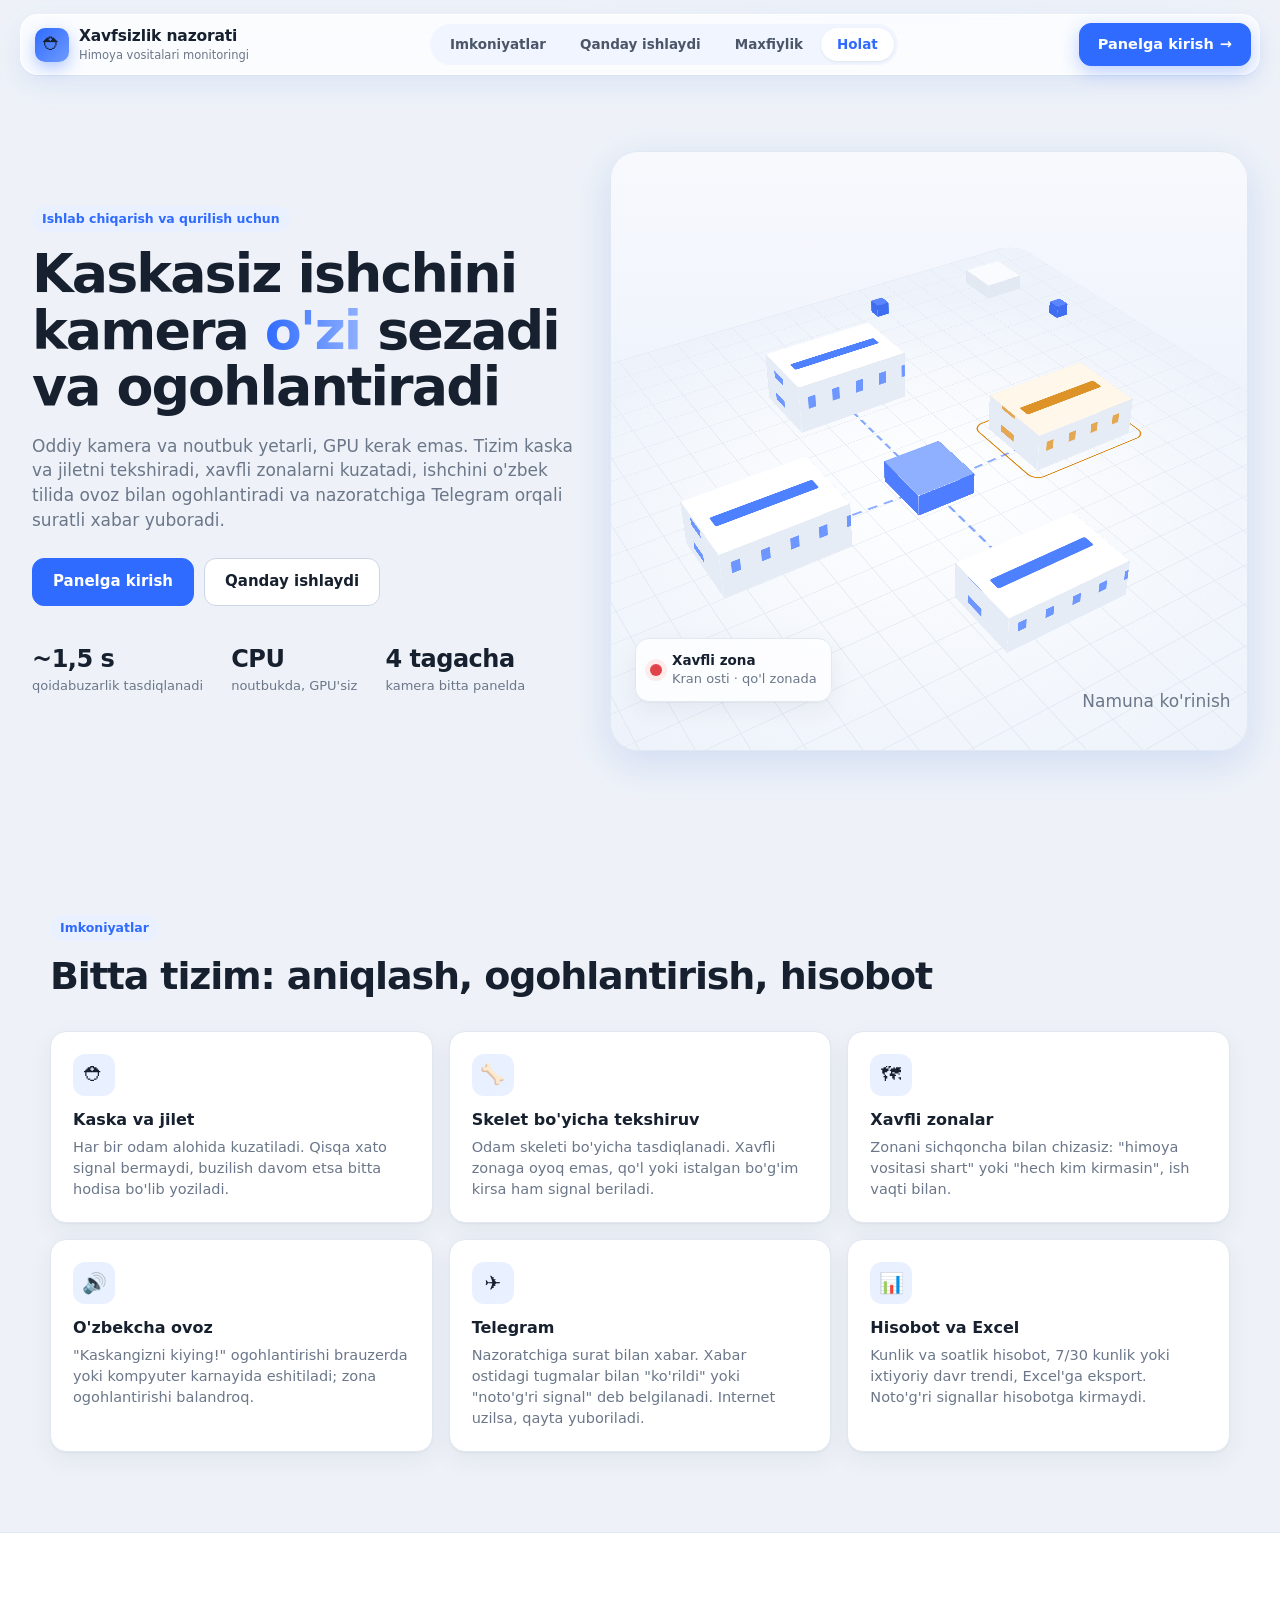
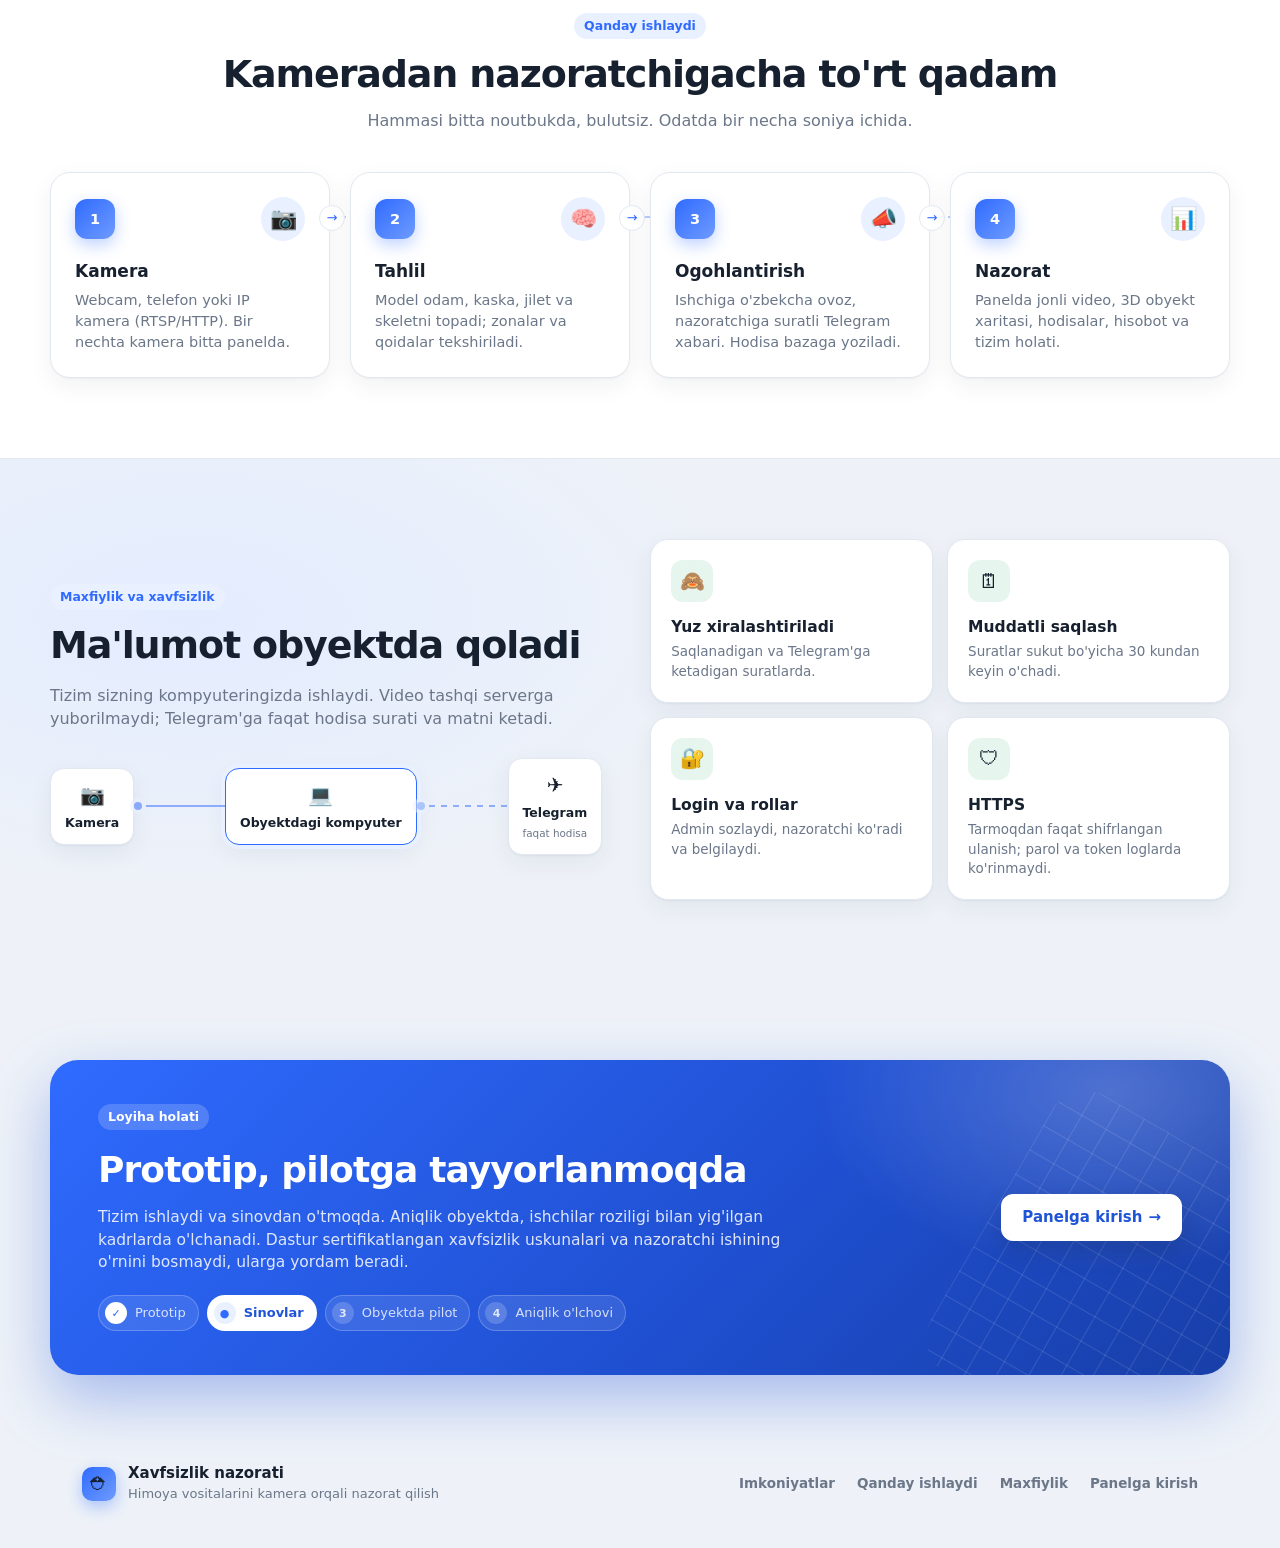
==== static/landing.html @ 63947573 "Redesign the login page and add a public landing page - Login: split layout with a decorative isomet" ====
<!doctype html>
<html lang="uz">
<head>
<meta charset="utf-8">
<meta name="viewport" content="width=device-width, initial-scale=1">
<title>Xavfsizlik nazorati · Himoya vositalarini kamera orqali nazorat qilish</title>
<meta name="description" content="Oddiy kamera va noutbuk bilan kaska, jilet va xavfli zonalarni real vaqtda nazorat qiluvchi tizim.">
<link rel="stylesheet" href="/static/style.css">
</head>
<body class="landing">
<header class="topbar" id="landing-nav">
  <a class="brand" href="/landing">
    <span class="logo" aria-hidden="true">⛑</span>
    <div><h1>Xavfsizlik nazorati</h1><p>Himoya vositalari monitoringi</p></div>
  </a>
  <nav class="tabs" aria-label="Sahifa bo'limlari">
    <a href="#features">Imkoniyatlar</a>
    <a href="#how">Qanday ishlaydi</a>
    <a href="#privacy">Maxfiylik</a>
    <a href="#status">Holat</a>
  </nav>
  <div class="top-right"><a class="btn primary-link nav-cta" href="/login">Panelga kirish <span aria-hidden="true">→</span></a></div>
</header>

<main class="landing-main">
  <section class="hero">
    <div class="hero-copy">
      <span class="eyebrow">Ishlab chiqarish va qurilish uchun</span>
      <h2>Kaskasiz ishchini kamera <em>o'zi</em> sezadi va ogohlantiradi</h2>
      <p>Oddiy kamera va noutbuk yetarli, GPU kerak emas. Tizim kaska va jiletni tekshiradi, xavfli zonalarni kuzatadi,
        ishchini o'zbek tilida ovoz bilan ogohlantiradi va nazoratchiga Telegram orqali suratli xabar yuboradi.</p>
      <div class="hero-cta">
        <a class="btn big primary-link" href="/login">Panelga kirish</a>
        <a class="btn big" href="#how">Qanday ishlaydi</a>
      </div>
      <ul class="facts">
        <li><b>~1,5 s</b><span>qoidabuzarlik tasdiqlanadi</span></li>
        <li><b>CPU</b><span>noutbukda, GPU'siz</span></li>
        <li><b>4 tagacha</b><span>kamera bitta panelda</span></li>
      </ul>
    </div>
    <div class="hero-art" aria-hidden="true">
      <div class="scene hero-scene"><div class="world" id="world"><div class="ground"></div></div></div>
      <div class="float-card alert-card">
        <b>⚠️ Xavfsizlik qoidasi buzildi</b>
        <span>Holat: ishchi kaskasiz · Kamera: Sex</span>
        <div class="fake-buttons"><i>👁 Ko'rildi</i><i>❌ Noto'g'ri signal</i></div>
      </div>
      <div class="float-card state-card"><span class="dot zone"></span><div><b>Xavfli zona</b><span>Kran osti · qo'l zonada</span></div></div>
      <p class="art-note">Namuna ko'rinish</p>
    </div>
  </section>

  <section class="band" id="features">
    <div class="section-head">
      <span class="eyebrow">Imkoniyatlar</span>
      <h2>Bitta tizim: aniqlash, ogohlantirish, hisobot</h2>
    </div>
    <div class="grid-3">
      <article class="feature"><span class="ficon">⛑</span><h3>Kaska va jilet</h3><p>Har bir odam alohida kuzatiladi. Qisqa xato signal bermaydi, buzilish davom etsa bitta hodisa bo'lib yoziladi.</p></article>
      <article class="feature"><span class="ficon">🦴</span><h3>Skelet bo'yicha tekshiruv</h3><p>Odam skeleti bo'yicha tasdiqlanadi. Xavfli zonaga oyoq emas, qo'l yoki istalgan bo'g'im kirsa ham signal beriladi.</p></article>
      <article class="feature"><span class="ficon">🗺</span><h3>Xavfli zonalar</h3><p>Zonani sichqoncha bilan chizasiz: "himoya vositasi shart" yoki "hech kim kirmasin", ish vaqti bilan.</p></article>
      <article class="feature"><span class="ficon">🔊</span><h3>O'zbekcha ovoz</h3><p>"Kaskangizni kiying!" ogohlantirishi brauzerda yoki kompyuter karnayida eshitiladi; zona ogohlantirishi balandroq.</p></article>
      <article class="feature"><span class="ficon">✈️</span><h3>Telegram</h3><p>Nazoratchiga surat bilan xabar. Xabar ostidagi tugmalar bilan "ko'rildi" yoki "noto'g'ri signal" deb belgilanadi. Internet uzilsa, qayta yuboriladi.</p></article>
      <article class="feature"><span class="ficon">📊</span><h3>Hisobot va Excel</h3><p>Kunlik va soatlik hisobot, 7/30 kunlik yoki ixtiyoriy davr trendi, Excel'ga eksport. Noto'g'ri signallar hisobotga kirmaydi.</p></article>
    </div>
  </section>

  <section class="band alt" id="how">
    <div class="section-head center">
      <span class="eyebrow">Qanday ishlaydi</span>
      <h2>Kameradan nazoratchigacha to'rt qadam</h2>
      <p class="lead">Hammasi bitta noutbukda, bulutsiz. Odatda bir necha soniya ichida.</p>
    </div>
    <ol class="steps">
      <li><div class="step-top"><span class="step-n">1</span><span class="step-ic">📷</span></div>
        <h3>Kamera</h3><p>Webcam, telefon yoki IP kamera (RTSP/HTTP). Bir nechta kamera bitta panelda.</p></li>
      <li><div class="step-top"><span class="step-n">2</span><span class="step-ic">🧠</span></div>
        <h3>Tahlil</h3><p>Model odam, kaska, jilet va skeletni topadi; zonalar va qoidalar tekshiriladi.</p></li>
      <li><div class="step-top"><span class="step-n">3</span><span class="step-ic">📣</span></div>
        <h3>Ogohlantirish</h3><p>Ishchiga o'zbekcha ovoz, nazoratchiga suratli Telegram xabari. Hodisa bazaga yoziladi.</p></li>
      <li><div class="step-top"><span class="step-n">4</span><span class="step-ic">📊</span></div>
        <h3>Nazorat</h3><p>Panelda jonli video, 3D obyekt xaritasi, hodisalar, hisobot va tizim holati.</p></li>
    </ol>
  </section>

  <section class="band privacy" id="privacy">
    <div class="split">
      <div>
        <div class="section-head">
          <span class="eyebrow">Maxfiylik va xavfsizlik</span>
          <h2>Ma'lumot obyektda qoladi</h2>
          <p class="lead">Tizim sizning kompyuteringizda ishlaydi. Video tashqi serverga yuborilmaydi; Telegram'ga faqat hodisa surati va matni ketadi.</p>
        </div>
        <div class="flow" aria-hidden="true">
          <div class="flow-node"><span>📷</span>Kamera</div>
          <i></i>
          <div class="flow-node main"><span>💻</span>Obyektdagi kompyuter</div>
          <i class="thin"></i>
          <div class="flow-node"><span>✈️</span>Telegram<small>faqat hodisa</small></div>
        </div>
      </div>
      <div class="privacy-grid">
        <article><span class="p-ic">🙈</span><h3>Yuz xiralashtiriladi</h3><p>Saqlanadigan va Telegram'ga ketadigan suratlarda.</p></article>
        <article><span class="p-ic">🗓</span><h3>Muddatli saqlash</h3><p>Suratlar sukut bo'yicha 30 kundan keyin o'chadi.</p></article>
        <article><span class="p-ic">🔐</span><h3>Login va rollar</h3><p>Admin sozlaydi, nazoratchi ko'radi va belgilaydi.</p></article>
        <article><span class="p-ic">🛡</span><h3>HTTPS</h3><p>Tarmoqdan faqat shifrlangan ulanish; parol va token loglarda ko'rinmaydi.</p></article>
      </div>
    </div>
  </section>

  <section class="band" id="status">
    <div class="cta-banner">
      <div class="cta-copy">
        <span class="eyebrow light">Loyiha holati</span>
        <h2>Prototip, pilotga tayyorlanmoqda</h2>
        <p>Tizim ishlaydi va sinovdan o'tmoqda. Aniqlik obyektda, ishchilar roziligi bilan yig'ilgan kadrlarda o'lchanadi.
          Dastur sertifikatlangan xavfsizlik uskunalari va nazoratchi ishining o'rnini bosmaydi, ularga yordam beradi.</p>
        <ol class="roadmap">
          <li class="done"><span>✓</span>Prototip</li>
          <li class="now"><span>●</span>Sinovlar</li>
          <li><span>3</span>Obyektda pilot</li>
          <li><span>4</span>Aniqlik o'lchovi</li>
        </ol>
      </div>
      <a class="btn big cta-white" href="/login">Panelga kirish <span aria-hidden="true">→</span></a>
    </div>
  </section>
</main>

<footer class="landing-foot">
  <div class="foot-brand"><span class="logo" aria-hidden="true">⛑</span>
    <div><b>Xavfsizlik nazorati</b><span class="muted">Himoya vositalarini kamera orqali nazorat qilish</span></div></div>
  <nav class="foot-links" aria-label="Pastki havolalar">
    <a href="#features">Imkoniyatlar</a><a href="#how">Qanday ishlaydi</a><a href="#privacy">Maxfiylik</a><a href="/login">Panelga kirish</a>
  </nav>
</footer>
<script src="/static/iso.js"></script>
<script>
const scene = window.buildIsoScene(document.getElementById('world'), { zoom: 0.72 }) || [];
const calm = matchMedia('(prefers-reduced-motion: reduce)').matches;
if (!calm) document.documentElement.classList.add('anim');

// Hero: one building raises an alarm now and then, and the Telegram card appears with it (illustration).
const art = document.querySelector('.hero-art'), alertCard = document.querySelector('.alert-card');
const target = scene[1];
if (target && !calm) {
  target.prepend(Object.assign(document.createElement('div'), { className: 'halo' }));
  art.classList.add('cycling');
  const cycle = () => {
    target.classList.add('danger');
    setTimeout(() => alertCard.classList.add('show'), 900);
    setTimeout(() => { target.classList.remove('danger'); alertCard.classList.remove('show'); }, 5200);
  };
  setTimeout(cycle, 1600);
  setInterval(cycle, 8000);
}
// Hero: the scene leans slightly towards the pointer.
if (!calm) {
  art.addEventListener('pointermove', (e) => {
    const r = art.getBoundingClientRect();
    art.style.setProperty('--tx', ((e.clientX - r.left) / r.width - .5).toFixed(3));
    art.style.setProperty('--ty', ((e.clientY - r.top) / r.height - .5).toFixed(3));
  });
  art.addEventListener('pointerleave', () => { art.style.setProperty('--tx', 0); art.style.setProperty('--ty', 0); });
}
// Sections rise into view one after another.
const groups = ['.band .section-head', '.feature', '.steps', '.steps li', '.flow', '.privacy-grid article', '.cta-banner', '.landing-foot'];
const reveal = new IntersectionObserver((entries) => entries.forEach((e) => {
  if (e.isIntersecting) { e.target.classList.add('in'); reveal.unobserve(e.target); }
}), { threshold: 0.15 });
if (!calm) groups.forEach((sel) => document.querySelectorAll(sel).forEach((el) => {
  const i = [...el.parentElement.children].filter((c) => c.matches(sel)).indexOf(el);
  el.classList.add('reveal'); el.style.setProperty('--d', i * 90 + 'ms'); reveal.observe(el);
}));
// the floating bar tightens once the page is scrolled; the link of the section in view is highlighted
const nav = document.getElementById('landing-nav');
const onScroll = () => nav.classList.toggle('scrolled', scrollY > 12);
addEventListener('scroll', onScroll, { passive: true }); onScroll();
const links = [...nav.querySelectorAll('.tabs a')];
const watch = new IntersectionObserver((entries) => entries.forEach((e) => {
  if (e.isIntersecting) links.forEach((a) => a.classList.toggle('active', a.getAttribute('href') === '#' + e.target.id));
}), { rootMargin: '-45% 0px -50% 0px' });
links.forEach((a) => { const t = document.querySelector(a.getAttribute('href')); if (t) watch.observe(t); });
</script>
</body>
</html>
---- static/style.css ----
/* Design system: light, airy surfaces with one blue accent (isometric "digital twin" look). */
:root {
  --bg: #eef2f8;
  --surface: #ffffff;
  --surface-2: #f5f7fb;
  --glass: rgba(255, 255, 255, .78);
  --line: #e2e8f1;
  --line-strong: #cbd5e3;
  --text: #17202e;
  --muted: #6b7789;
  --accent: #2f6bff;
  --accent-strong: #1f54d6;
  --accent-soft: #e9f0ff;
  --green: #1f9d5c;  --green-soft: #e6f6ee;
  --amber: #d98208;  --amber-soft: #fff4e2;
  --red: #e0444a;    --red-soft: #fdecec;
  --grey: #9aa6b6;
  --radius: 16px;
  --radius-sm: 10px;
  --shadow: 0 1px 2px rgba(23, 32, 46, .04), 0 8px 24px rgba(23, 32, 46, .06);
  --shadow-lg: 0 12px 40px rgba(31, 84, 214, .14);
  color-scheme: light;
}
* { box-sizing: border-box; }
html { scroll-behavior: smooth; }
body {
  margin: 0; color: var(--text);
  font: 14.5px/1.45 "Inter", system-ui, -apple-system, "Segoe UI", Roboto, sans-serif;
  background: radial-gradient(1200px 600px at 70% -10%, #dfe8ff 0%, transparent 60%), var(--bg);
  min-height: 100vh;
}
[hidden] { display: none !important; }
h1 { margin: 0; font-size: 17px; font-weight: 700; letter-spacing: -.01em; }
h2 { margin: 0 0 12px; font-size: 15px; font-weight: 650; }
.muted { color: var(--muted); font-weight: 400; font-size: 13px; }
a { color: var(--accent); }

/* ---------- top bar ---------- */
.topbar {
  position: sticky; top: 0; z-index: 50;
  display: flex; align-items: center; gap: 20px; flex-wrap: wrap;
  padding: 12px 24px; background: var(--glass); backdrop-filter: blur(14px);
  border-bottom: 1px solid var(--line);
}
.brand { display: flex; align-items: center; gap: 10px; }
.brand p { margin: 0; color: var(--muted); font-size: 12px; }
.logo {
  width: 36px; height: 36px; display: grid; place-items: center; font-size: 20px;
  background: linear-gradient(135deg, var(--accent), #6f9bff); border-radius: 10px; box-shadow: var(--shadow-lg);
}
.tabs { display: flex; gap: 4px; margin: 0 auto; flex-wrap: wrap; }
.tabs a {
  color: var(--muted); text-decoration: none; padding: 7px 14px; border-radius: 999px; font-weight: 550; font-size: 13.5px;
}
.tabs a:hover { color: var(--text); background: var(--surface-2); }
.tabs a.active { color: var(--accent); background: var(--surface); box-shadow: var(--shadow); }
.top-right { display: flex; align-items: center; gap: 12px; }
.user-box { display: flex; gap: 8px; align-items: center; color: var(--muted); font-size: 13px; }
.status {
  padding: 7px 16px; border-radius: 999px; font-size: 13px; font-weight: 750; letter-spacing: .05em; text-transform: uppercase;
  display: inline-flex; align-items: center; gap: 8px;
}
.status::before { content: ""; width: 8px; height: 8px; border-radius: 50%; background: currentColor; }
.status.safe { background: var(--green-soft); color: var(--green); }
.status.danger { background: var(--amber-soft); color: var(--amber); }
.status.zone { background: var(--red); color: #fff; animation: blink .6s steps(2) infinite; }
.status.offline { background: var(--surface-2); color: var(--muted); }
@keyframes blink { 50% { opacity: .55; } }

/* ---------- layout ---------- */
main {
  display: grid; grid-template-columns: minmax(0, 1.75fr) minmax(300px, 1fr); gap: 18px;
  padding: 20px 24px 40px; max-width: 1560px; margin: 0 auto;
}
section { scroll-margin-top: 76px; }
.card { background: var(--surface); border: 1px solid var(--line); border-radius: var(--radius); padding: 16px; box-shadow: var(--shadow); }
.card-head { display: flex; align-items: baseline; gap: 10px; }
.map-card, .report-card, .system-card { grid-column: 1 / -1; }

/* ---------- controls ---------- */
button, .btn {
  background: var(--surface); color: var(--text); border: 1px solid var(--line-strong); border-radius: var(--radius-sm);
  padding: 7px 13px; font: inherit; font-weight: 550; cursor: pointer; text-decoration: none; display: inline-flex; align-items: center; gap: 6px;
  transition: border-color .15s, box-shadow .15s, background .15s;
}
button:hover, .btn:hover { border-color: var(--accent); box-shadow: 0 0 0 3px var(--accent-soft); }
button:focus-visible, .btn:focus-visible, select:focus-visible, input:focus-visible, .scene:focus-visible { outline: 2px solid var(--accent); outline-offset: 2px; }
button.primary { background: var(--accent); color: #fff; border-color: var(--accent); }
button.primary:hover { background: var(--accent-strong); }
button.primary.on { background: var(--green-soft); color: var(--green); border-color: transparent; }
button.ghost { border-color: transparent; background: transparent; color: var(--muted); }
button.active { border-color: var(--red); color: var(--red); }
button.icon { width: 34px; height: 34px; padding: 0; justify-content: center; font-size: 17px; }
.btn.disabled { opacity: .4; pointer-events: none; }
select, input[type=date], input[type=time], .zone-form input, .login-card input {
  background: var(--surface); color: var(--text); border: 1px solid var(--line-strong); border-radius: var(--radius-sm);
  padding: 7px 10px; font: inherit; font-size: 13.5px;
}
.switch { display: flex; align-items: center; gap: 6px; color: var(--muted); cursor: pointer; }
.spacer { flex: 1; }
.toolbar { display: flex; gap: 8px; align-items: center; margin-bottom: 12px; flex-wrap: wrap; }
.hint { color: var(--muted); font-size: 13px; margin: 8px 0 0; min-height: 18px; }
.chips { display: flex; gap: 6px; flex-wrap: wrap; }
.chip { background: var(--surface); border: 1px solid var(--line); border-radius: 999px; padding: 4px 11px; font-size: 12.5px; color: var(--muted); white-space: nowrap; }
.chip.ok { color: var(--green); } .chip.bad { color: var(--red); border-color: var(--red-soft); background: var(--red-soft); }

/* ---------- isometric map ---------- */
.map-card { position: relative; padding: 0; overflow: hidden; min-height: 540px;
  background: linear-gradient(180deg, #f7f9fd 0%, #eaf0fa 100%); }
.kpis {
  position: absolute; z-index: 5; top: 16px; left: 16px; right: 16px;
  display: flex; gap: 12px; flex-wrap: wrap; align-items: flex-start; pointer-events: none;
}
.kpis > * { pointer-events: auto; }
.kpi { background: var(--glass); backdrop-filter: blur(10px); border: 1px solid var(--line); border-radius: 14px;
  padding: 10px 16px; min-width: 150px; box-shadow: var(--shadow); display: flex; flex-direction: column; }
.kpi span { color: var(--muted); font-size: 12px; }
.kpi b { font-size: 26px; font-weight: 700; letter-spacing: -.02em; }
.kpi small { color: var(--muted); font-size: 12px; }
.kpis .chips { margin-left: auto; justify-content: flex-end; max-width: 420px; }
.map-tools { position: absolute; z-index: 5; right: 16px; bottom: 56px; display: flex; flex-direction: column; gap: 6px; }
.map-legend { position: absolute; z-index: 5; left: 16px; bottom: 14px; display: flex; gap: 14px; flex-wrap: wrap;
  font-size: 12.5px; color: var(--muted); background: var(--glass); backdrop-filter: blur(8px); padding: 6px 12px; border-radius: 999px; border: 1px solid var(--line); }
.map-legend span { display: inline-flex; align-items: center; gap: 6px; }
.dot { width: 9px; height: 9px; border-radius: 50%; display: inline-block; }
.dot.safe { background: var(--accent); } .dot.danger { background: var(--amber); } .dot.zone { background: var(--red); } .dot.offline { background: var(--grey); }

.scene { height: 540px; perspective: 1600px; perspective-origin: 50% 35%; cursor: grab; overflow: hidden; touch-action: none; user-select: none; }
.scene.dragging { cursor: grabbing; }
.world {
  --rx: 58deg; --rz: -42deg; --zoom: 1;
  position: absolute; left: 50%; top: 62%; width: 0; height: 0; transform-style: preserve-3d;
  transform: scale(var(--zoom)) rotateX(var(--rx)) rotateZ(var(--rz));
  transition: transform .25s ease-out;
}
.scene.dragging .world { transition: none; }
.ground {
  position: absolute; width: 1100px; height: 1100px; left: -550px; top: -550px; border-radius: 40px;
  background:
    linear-gradient(var(--line) 1px, transparent 1px) 0 0 / 50px 50px,
    linear-gradient(90deg, var(--line) 1px, transparent 1px) 0 0 / 50px 50px,
    radial-gradient(circle at 50% 50%, #ffffff 0%, #eef3fb 70%);
  box-shadow: 0 0 0 1px var(--line);
}
/* any 3D object: placed with --x/--y (ground px) and sized with --w/--d/--h */
.obj { position: absolute; left: var(--x); top: var(--y); width: var(--w); height: var(--d); transform-style: preserve-3d; }
.face { position: absolute; }
.face.top { inset: 0; transform: translateZ(var(--h)); background: var(--c-top); border-radius: 3px; }
.face.front { left: 0; bottom: 0; width: var(--w); height: var(--h); transform-origin: bottom; transform: rotateX(-90deg); background: var(--c-front); }
.face.side { right: 0; top: 0; width: var(--h); height: var(--d); transform-origin: right; transform: rotateY(90deg); background: var(--c-side); }
.face.back { left: 0; top: 0; width: var(--w); height: var(--h); transform-origin: top; transform: rotateX(90deg); background: var(--c-side); }
.face.left { left: 0; top: 0; width: var(--h); height: var(--d); transform-origin: left; transform: rotateY(-90deg); background: var(--c-front); }
.prop { --c-top: #f9fbfe; --c-front: #e3e9f3; --c-side: #d3dcea; }
.prop.blue { --c-top: #8fb0ff; --c-front: #4f7dff; --c-side: #3a68e8; }
.tree { --c-top: #5b86ff; --c-front: #3f6ff0; --c-side: #3360dc; }

.building { cursor: pointer; --c-top: #ffffff; --c-front: #e6ecf6; --c-side: #d4ddeb; --accent-c: var(--accent); }
.building.danger { --accent-c: var(--amber); --c-top: #fff7ea; }
.building.zone { --accent-c: var(--red); --c-top: #ffecec; }
.building.offline { --accent-c: var(--grey); --c-top: #f1f3f6; --c-front: #e2e6ec; --c-side: #d3d8e0; }
.building .face.front, .building .face.left {
  background: repeating-linear-gradient(90deg, transparent 0 14px, color-mix(in srgb, var(--accent-c) 70%, white) 14px 26px, transparent 26px 40px) 0 35% / 100% 26% no-repeat, var(--c-front);
}
.building .face.top::after { /* roof stripe in the status colour */
  content: ""; position: absolute; left: 10%; right: 10%; top: 42%; height: 16%; border-radius: 3px; background: var(--accent-c); opacity: .85;
}
.building .halo { position: absolute; inset: -18px; border-radius: 18px; border: 2px dashed transparent; }
.building.selected .halo { border-color: var(--accent); }
.building.zone .halo, .building.danger .halo { border-color: var(--accent-c); border-style: solid; animation: pulse 1.1s ease-out infinite; }
@keyframes pulse { 0% { opacity: .9; transform: scale(.92); } 100% { opacity: 0; transform: scale(1.18); } }
.building:hover { --c-top: #f2f6ff; }

/* labels and workers always face the viewer */
.billboard {
  position: absolute; left: 50%; top: 50%; transform-style: preserve-3d;
  transform: translateZ(var(--lift, 0px)) rotateZ(calc(-1 * var(--rz))) rotateX(calc(-1 * var(--rx)));
}
.label {
  position: absolute; left: 0; bottom: 0; transform: translate(-50%, 0); white-space: nowrap;
  background: var(--glass); backdrop-filter: blur(8px); border: 1px solid var(--line); border-radius: 12px;
  padding: 8px 12px; box-shadow: var(--shadow); font-size: 12.5px; pointer-events: none;
}
.label b { display: block; font-size: 13.5px; }
.label .st { display: inline-flex; align-items: center; gap: 6px; color: var(--muted); }
.label .st::before { content: ""; width: 7px; height: 7px; border-radius: 50%; background: var(--accent-c, var(--accent)); }
.building.zone .label { border-color: var(--red); }
.crew { position: absolute; inset: 0; transform-style: preserve-3d; pointer-events: none; }
.worker { position: absolute; width: 10px; height: 26px; transform: translate(-50%, -100%); }
.worker { width: 14px; height: 36px; }
.worker::before { content: ""; position: absolute; left: 2px; top: 0; width: 10px; height: 10px; border-radius: 50%; background: #f0c7a0; box-shadow: 0 -3px 0 0 var(--hat, #f2c200); }
.worker::after { content: ""; position: absolute; left: 0; top: 12px; width: 14px; height: 24px; border-radius: 4px 4px 2px 2px; background: var(--body, var(--accent)); }
.worker.bad { --hat: transparent; --body: var(--red); }
.path { position: absolute; height: 4px; border-radius: 2px; transform-origin: 0 50%; transform: translateZ(1px);
  background: repeating-linear-gradient(90deg, var(--accent) 0 14px, transparent 14px 24px); background-size: 24px 4px; animation: flow 1.2s linear infinite; opacity: .55; }
@keyframes flow { to { background-position: 24px 0; } }
.empty-map { position: absolute; inset: 0; display: grid; place-items: center; color: var(--muted); pointer-events: none; }

/* ---------- video ---------- */
.video-wrap { position: relative; background: #0d1320; border-radius: 12px; overflow: hidden; min-height: 200px; display: flex; justify-content: center; }
.stage { position: relative; display: inline-block; line-height: 0; }
.video-wrap.alarm { outline: 4px solid var(--red); outline-offset: -4px; }
#video { display: block; max-width: 100%; max-height: 70vh; }
#canvas { position: absolute; inset: 0; width: 100%; height: 100%; pointer-events: none; }
#canvas.drawing { pointer-events: auto; cursor: crosshair; }
#offline { position: absolute; inset: 0; display: flex; align-items: center; justify-content: center; background: rgba(13, 19, 32, .78); font-size: 20px; color: #fff; }
.cameras { display: grid; grid-template-columns: repeat(auto-fill, minmax(170px, 1fr)); gap: 8px; margin-bottom: 12px; }
.tile { padding: 5px; display: flex; flex-direction: column; gap: 4px; border: 2px solid var(--line); align-items: stretch; }
.tile img { width: 100%; aspect-ratio: 16/9; object-fit: contain; background: #0d1320; border-radius: 7px; }
.tile span { font-size: 12px; }
.tile.selected { border-color: var(--accent); }
.tile.danger { background: var(--amber-soft); } .tile.zone { background: var(--red-soft); } .tile.offline span { color: var(--muted); }
.zone-form { display: flex; gap: 8px; flex-wrap: wrap; align-items: center; margin-bottom: 12px; }
#zones { list-style: none; margin: 8px 0 0; padding: 0; display: flex; flex-direction: column; gap: 6px; }
#zones li { display: flex; justify-content: space-between; gap: 10px; align-items: center; background: var(--surface-2); border: 1px solid var(--line); border-radius: var(--radius-sm); padding: 6px 10px; }

/* ---------- incidents ---------- */
.incidents-card { display: flex; flex-direction: column; min-height: 0; }
.incidents-head { display: flex; justify-content: space-between; align-items: center; flex-wrap: wrap; gap: 10px; margin-bottom: 12px; }
.incidents-head h2 { margin: 0; }
.filters { display: flex; gap: 6px; flex-wrap: wrap; align-items: center; }
.filters select, .filters input[type=date] { padding: 5px 8px; font-size: 12.5px; }
#incidents { list-style: none; margin: 0; padding: 0; overflow-y: auto; max-height: 620px; display: flex; flex-direction: column; gap: 8px; }
#incidents li { display: flex; gap: 10px; align-items: center; background: var(--surface-2); border: 1px solid var(--line); border-left: 4px solid var(--amber); border-radius: 12px; padding: 7px; }
#incidents li.zone { border-left-color: var(--red); }
#incidents li.empty { border: 0; background: none; color: var(--muted); padding: 20px 6px; }
#incidents li.false-alarm { border-left-color: var(--line-strong); }
#incidents li.false-alarm img, #incidents li.false-alarm .what { opacity: .45; }
#incidents img { width: 104px; height: 66px; object-fit: cover; border-radius: 8px; flex: none; }
#incidents .what { font-weight: 650; } #incidents .when { color: var(--muted); font-size: 12.5px; }
#incidents .mark { font-size: 12px; padding: 3px 9px; margin-top: 4px; }
.no-photo { width: 104px; height: 66px; flex: none; display: flex; align-items: center; justify-content: center; text-align: center; font-size: 12px; color: var(--muted); border: 1px dashed var(--line-strong); border-radius: 8px; }
.badge { background: var(--red); color: #fff; border-radius: 6px; font-size: 11px; font-weight: 700; padding: 1px 7px; margin-left: 6px; }
.status-badge { display: inline-block; font-size: 11px; font-weight: 700; border-radius: 6px; padding: 1px 7px; margin-left: 6px; cursor: pointer; border: 1px solid transparent; }
.status-yangi { background: var(--accent-soft); color: var(--accent-strong); }
.status-korildi { background: var(--amber-soft); color: var(--amber); }
.status-hal_qilindi { background: var(--green-soft); color: var(--green); }

/* ---------- report ---------- */
.report-head { display: flex; gap: 10px; align-items: center; margin-bottom: 12px; flex-wrap: wrap; }
.report-head h2, .report-head .chart-title { margin: 0 auto 0 0; }
.report-body { display: grid; grid-template-columns: 240px 1fr; gap: 20px; }
.stats { display: flex; flex-direction: column; gap: 10px; }
.stat { background: var(--surface-2); border: 1px solid var(--line); border-radius: 12px; padding: 12px 16px; }
.stat b { display: block; font-size: 28px; font-weight: 700; letter-spacing: -.02em; } .stat span { color: var(--muted); font-size: 12.5px; }
.chart-title { color: var(--muted); font-size: 13px; margin-bottom: 6px; }
.chart { display: grid; grid-template-columns: repeat(24, 1fr); gap: 4px; height: 190px; align-items: end; }
.bar { display: flex; flex-direction: column; justify-content: flex-end; align-items: center; height: 100%; font-size: 11px; color: var(--muted); }
.bar i { display: block; width: 100%; background: linear-gradient(180deg, #6f9bff, var(--accent)); border-radius: 5px 5px 2px 2px; min-height: 2px; }
.bar i.zero { background: var(--line); }
.bar .n { color: var(--text); font-size: 12px; margin-bottom: 2px; }
.bar .h { margin-top: 4px; }
.trend { grid-column: 1 / -1; min-width: 0; }
.trend-range { display: inline-flex; gap: 6px; align-items: center; color: var(--muted); }
#trend-chart { gap: 2px; overflow: hidden; }
#trend-chart .bar { min-width: 0; }
#trend-chart .h { white-space: nowrap; font-size: 10px; }
#trend-chart .h:empty::after { content: "\00a0"; }

/* ---------- system ---------- */
#system { list-style: none; margin: 0; padding: 0; display: grid; grid-template-columns: repeat(auto-fit, minmax(280px, 1fr)); gap: 8px; }
#system li { background: var(--surface-2); border: 1px solid var(--line); border-left: 4px solid var(--line-strong); border-radius: 12px; padding: 9px 12px; display: flex; flex-direction: column; gap: 2px; overflow-wrap: anywhere; }
#system li span { color: var(--muted); font-size: 13px; }
#system li.ok { border-left-color: var(--green); }
#system li.warn { border-left-color: var(--amber); }
#system li.bad { border-left-color: var(--red); }
#system li.bad span { color: var(--red); }

/* ---------- login ---------- */
.login-body { min-height: 100vh; }
.login-page { display: grid; grid-template-columns: minmax(340px, 460px) 1fr; min-height: 100vh; max-width: none; padding: 0; gap: 0; }
.login-side { display: flex; flex-direction: column; justify-content: center; gap: 28px; padding: 48px 56px; background: var(--surface); border-right: 1px solid var(--line); }
.login-card { display: flex; flex-direction: column; gap: 14px; }
.login-card h2 { font-size: 24px; margin: 0; letter-spacing: -.02em; }
.login-card .muted { margin: -8px 0 4px; }
.login-card label { display: flex; flex-direction: column; gap: 6px; color: var(--muted); font-size: 13px; font-weight: 550; }
.login-card input { padding: 11px 12px; font-size: 15px; }
.login-card input:focus { outline: none; border-color: var(--accent); box-shadow: 0 0 0 3px var(--accent-soft); }
.login-card button { justify-content: center; padding: 11px; font-size: 15px; margin-top: 4px; }
.login-card .hint { margin: 0; color: var(--red); }
.login-card .hint:empty { display: none; }
.login-foot { margin: 0; }
.login-art { position: relative; overflow: hidden; background: linear-gradient(180deg, #f7f9fd 0%, #e3ebfa 100%); }
.login-scene { position: absolute; inset: 0; height: auto; cursor: default; }
.login-scene .world { top: 55%; transition: none; --zoom: .9; }
.login-scene .building { cursor: default; }
.login-tagline { position: absolute; left: 32px; bottom: 32px; max-width: 420px; display: flex; flex-direction: column; gap: 4px;
  background: var(--glass); backdrop-filter: blur(10px); border: 1px solid var(--line); border-radius: 14px; padding: 14px 18px; box-shadow: var(--shadow); }
.login-tagline span { color: var(--muted); font-size: 13.5px; }
@media (max-width: 860px) {
  .login-page { grid-template-columns: 1fr; }
  .login-art { display: none; }
  .login-side { border-right: 0; padding: 40px 24px; min-height: 100vh; }
}

body.role-supervisor .admin-only { display: none !important; }

@media (max-width: 1000px) {
  main { grid-template-columns: 1fr; padding: 16px; }
  .report-body { grid-template-columns: 1fr; }
  .tabs { order: 3; width: 100%; margin: 0; overflow-x: auto; flex-wrap: nowrap; }
  .kpis .chips { display: none; }
  .kpis { position: static; padding: 12px 12px 0; }
  .kpi { min-width: 0; flex: 1 1 40%; padding: 8px 12px; }
  .kpi b { font-size: 22px; }
  .topbar { position: static; }
  .scene { height: 380px; }
  .map-card { min-height: 0; }
}
@media (prefers-reduced-motion: reduce) {
  .path, .building .halo, .status.zone { animation: none !important; }
  .world { transition: none; }
}

/* ---------- landing ---------- */
.landing .brand { text-decoration: none; color: inherit; }
.btn.primary-link { background: var(--accent); color: #fff; border-color: var(--accent); }
.btn.primary-link:hover { background: var(--accent-strong); }
.btn.big { padding: 12px 20px; font-size: 15px; border-radius: 12px; }
.landing-main { display: block; max-width: none; padding: 0; }
.eyebrow { display: inline-block; color: var(--accent); background: var(--accent-soft); font-size: 12.5px; font-weight: 650; padding: 4px 10px; border-radius: 999px; margin-bottom: 14px; }
.hero { display: grid; grid-template-columns: minmax(0, 1fr) minmax(0, 1.15fr); align-items: center; gap: 24px;
  max-width: 1320px; margin: 0 auto; padding: 56px 32px 40px; min-height: min(calc(100vh - 66px), 820px); }
.hero h2 { font-size: clamp(34px, 4.2vw, 56px); line-height: 1.05; letter-spacing: -.035em; margin: 0 0 18px; }
.hero h2 em { font-style: normal; color: var(--accent); }
.hero p { font-size: 17px; color: var(--muted); max-width: 560px; margin: 0 0 26px; }
.hero-cta { display: flex; gap: 10px; flex-wrap: wrap; }
.facts { list-style: none; display: flex; gap: 28px; padding: 0; margin: 36px 0 0; flex-wrap: wrap; }
.facts li { display: flex; flex-direction: column; }
.facts b { font-size: 24px; letter-spacing: -.02em; } .facts span { color: var(--muted); font-size: 13px; }
.hero-art { position: relative; height: 600px; border-radius: 28px; overflow: hidden;
  background: linear-gradient(180deg, #f7f9fd 0%, #e3ebfa 100%); border: 1px solid var(--line); box-shadow: var(--shadow-lg); }
.hero-scene { position: absolute; inset: 0; height: auto; cursor: default; }
.hero-scene .world { top: 56%; transition: none; }
.hero-scene .building { cursor: default; }
.float-card { position: absolute; background: var(--glass); backdrop-filter: blur(10px); border: 1px solid var(--line);
  border-radius: 14px; padding: 12px 14px; box-shadow: var(--shadow); font-size: 13px; animation: float 6s ease-in-out infinite; }
.float-card b { display: block; font-size: 13.5px; } .float-card span { color: var(--muted); }
.alert-card { top: 24px; right: 24px; max-width: 280px; }
.fake-buttons { display: flex; gap: 6px; margin-top: 8px; }
.fake-buttons i { font-style: normal; font-size: 12px; background: var(--surface); border: 1px solid var(--line); border-radius: 8px; padding: 4px 8px; }
.state-card { left: 24px; bottom: 48px; display: flex; gap: 10px; align-items: center; animation-delay: -3s; }
.state-card .dot { width: 12px; height: 12px; box-shadow: 0 0 0 5px var(--red-soft); }
.art-note { position: absolute; right: 16px; bottom: 10px; margin: 0; font-size: 11.5px; color: var(--muted); }
@keyframes float { 50% { transform: translateY(-8px); } }
.band { padding: 80px 32px; }
.band.alt { background: var(--surface); border-block: 1px solid var(--line); }
.band > * { max-width: 1180px; margin-left: auto; margin-right: auto; }
.section-head h2 { font-size: clamp(26px, 3vw, 38px); letter-spacing: -.03em; line-height: 1.15; margin: 0 0 12px; }
.lead { color: var(--muted); font-size: 16px; max-width: 640px; }
.grid-3 { display: grid; grid-template-columns: repeat(3, minmax(0, 1fr)); gap: 16px; margin-top: 32px; }
.feature { background: var(--surface); border: 1px solid var(--line); border-radius: var(--radius); padding: 22px; box-shadow: var(--shadow); }
.feature h3 { margin: 12px 0 6px; font-size: 16px; } .feature p { margin: 0; color: var(--muted); }
.ficon { width: 42px; height: 42px; display: grid; place-items: center; border-radius: 12px; background: var(--accent-soft); font-size: 20px; }
@media (max-width: 1000px) {
  .hero { grid-template-columns: 1fr; min-height: 0; padding: 32px 20px; }
  .hero-art { height: 420px; }
  .grid-3, .steps, .split { grid-template-columns: 1fr; }
  .band { padding: 56px 20px; }
  .landing .tabs { display: none; }
}
@media (prefers-reduced-motion: reduce) { .float-card { animation: none; } }

/* landing header: a floating glass bar */
.landing .topbar {
  position: sticky; top: 14px; z-index: 50;
  max-width: 1240px; margin: 14px auto 0; padding: 8px 8px 8px 14px;
  border: 1px solid rgba(255, 255, 255, .9); border-radius: 18px;
  background: rgba(255, 255, 255, .72); backdrop-filter: saturate(160%) blur(18px);
  box-shadow: 0 1px 0 rgba(23, 32, 46, .04), 0 10px 30px rgba(31, 84, 214, .08);
  transition: padding .2s, box-shadow .2s, background .2s, top .2s;
}
.landing .topbar.scrolled { top: 8px; padding-block: 5px; background: rgba(255, 255, 255, .9);
  box-shadow: 0 1px 0 rgba(23, 32, 46, .05), 0 14px 40px rgba(23, 32, 46, .12); }
.landing .logo { width: 34px; height: 34px; font-size: 18px; border-radius: 10px; box-shadow: 0 6px 16px rgba(47, 107, 255, .35); }
.landing .brand h1 { font-size: 15.5px; }
.landing .brand p { font-size: 11.5px; }
.landing .tabs { gap: 2px; padding: 4px; border-radius: 999px; background: rgba(233, 240, 255, .6); }
.landing .tabs a { padding: 7px 16px; font-size: 13.5px; color: #4b5668; }
.landing .tabs a:hover { background: rgba(255, 255, 255, .9); color: var(--text); }
.landing .tabs a.active { background: var(--surface); color: var(--accent); box-shadow: 0 1px 3px rgba(23, 32, 46, .08); }
.nav-cta { padding: 10px 18px; border-radius: 12px; font-weight: 650; box-shadow: 0 6px 18px rgba(47, 107, 255, .3); }
.nav-cta span { transition: transform .15s; }
.nav-cta:hover span { transform: translateX(3px); }
.landing .hero { min-height: min(calc(100vh - 90px), 760px); padding-top: 32px; }
@media (max-width: 1000px) {
  .landing .topbar { margin: 10px 12px 0; top: 10px; }
  .landing .brand p { display: none; }
}

/* landing: how it works */
.section-head.center { text-align: center; } .section-head.center .lead { margin: 0 auto; }
.steps { list-style: none; padding: 0; margin: 40px auto 0; display: grid; grid-template-columns: repeat(4, minmax(0, 1fr)); gap: 20px; position: relative; }
.steps::before { content: ""; position: absolute; top: 44px; left: 12%; right: 12%; height: 2px; z-index: 0;
  background: repeating-linear-gradient(90deg, var(--accent) 0 10px, transparent 10px 18px); opacity: .35; }
.steps li { position: relative; z-index: 1; padding: 24px; border-radius: 20px; background: var(--surface); border: 1px solid var(--line);
  box-shadow: var(--shadow); transition: transform .2s, box-shadow .2s, border-color .2s; }
.steps li:hover { transform: translateY(-4px); box-shadow: var(--shadow-lg); border-color: #c9d8ff; }
.step-top { display: flex; align-items: center; justify-content: space-between; margin-bottom: 18px; }
.step-n { width: 40px; height: 40px; border-radius: 12px; display: grid; place-items: center; color: #fff; font-weight: 750;
  background: linear-gradient(135deg, var(--accent), #6f9bff); box-shadow: 0 6px 16px rgba(47, 107, 255, .3); }
.step-ic { font-size: 22px; width: 44px; height: 44px; display: grid; place-items: center; border-radius: 50%; background: var(--accent-soft); }
.steps h3 { margin: 0 0 6px; font-size: 17px; } .steps p { margin: 0; color: var(--muted); }
.steps li:not(:last-child)::after { content: "→"; position: absolute; right: -16px; top: 32px; width: 24px; height: 24px; border-radius: 50%;
  display: grid; place-items: center; font-size: 13px; color: var(--accent); background: var(--surface); border: 1px solid var(--line); z-index: 2; }

/* landing: privacy */
.band.privacy { background: radial-gradient(800px 400px at 15% 30%, #e3ecff 0%, transparent 70%), var(--bg); }
.split { display: grid; grid-template-columns: 1fr 1.05fr; gap: 48px; align-items: center; }
.flow { display: flex; align-items: center; gap: 0; margin-top: 28px; flex-wrap: wrap; }
.flow i { flex: 1 1 28px; min-width: 24px; height: 2px; background: var(--accent); opacity: .5; }
.flow i.thin { background: repeating-linear-gradient(90deg, var(--accent) 0 6px, transparent 6px 12px); }
.flow-node { display: flex; flex-direction: column; align-items: center; gap: 4px; padding: 12px 14px; border-radius: 14px; background: var(--surface);
  border: 1px solid var(--line); box-shadow: var(--shadow); font-size: 12.5px; font-weight: 600; text-align: center; }
.flow-node span { font-size: 20px; } .flow-node small { color: var(--muted); font-weight: 400; }
.flow-node.main { border-color: var(--accent); box-shadow: 0 0 0 4px var(--accent-soft), var(--shadow); }
.privacy-grid { display: grid; grid-template-columns: 1fr 1fr; gap: 14px; }
.privacy-grid article { background: var(--surface); border: 1px solid var(--line); border-radius: 18px; padding: 20px; box-shadow: var(--shadow);
  transition: transform .2s, box-shadow .2s; }
.privacy-grid article:hover { transform: translateY(-3px); box-shadow: var(--shadow-lg); }
.p-ic { width: 42px; height: 42px; display: grid; place-items: center; border-radius: 12px; background: var(--green-soft); font-size: 20px; }
.privacy-grid h3 { margin: 14px 0 4px; font-size: 15.5px; } .privacy-grid p { margin: 0; color: var(--muted); font-size: 13.5px; }

/* landing: status banner */
.cta-banner { position: relative; overflow: hidden; display: flex; align-items: center; justify-content: space-between; gap: 32px; flex-wrap: wrap;
  padding: 44px 48px; border-radius: 28px; color: #fff;
  background: radial-gradient(500px 300px at 90% 10%, rgba(255,255,255,.22), transparent 60%), linear-gradient(135deg, #2f6bff 0%, #1f4fd0 60%, #183fa8 100%);
  box-shadow: 0 24px 60px rgba(31, 84, 214, .35); }
.cta-banner::after { content: ""; position: absolute; right: -60px; bottom: -80px; width: 320px; height: 320px; border-radius: 40px; transform: rotate(30deg);
  background: linear-gradient(90deg, rgba(255,255,255,.12) 1px, transparent 1px) 0 0 / 28px 28px, linear-gradient(rgba(255,255,255,.12) 1px, transparent 1px) 0 0 / 28px 28px; }
.cta-copy { position: relative; z-index: 1; max-width: 720px; }
.cta-banner h2 { font-size: clamp(26px, 3vw, 36px); letter-spacing: -.025em; margin: 0 0 10px; }
.cta-banner p { margin: 0; color: rgba(255,255,255,.85); font-size: 15.5px; }
.eyebrow.light { background: rgba(255,255,255,.18); color: #fff; }
.roadmap { list-style: none; display: flex; gap: 8px; flex-wrap: wrap; padding: 0; margin: 22px 0 0; }
.roadmap li { display: inline-flex; align-items: center; gap: 8px; padding: 6px 12px 6px 6px; border-radius: 999px; font-size: 13px;
  background: rgba(255,255,255,.1); border: 1px solid rgba(255,255,255,.22); color: rgba(255,255,255,.8); }
.roadmap li span { width: 22px; height: 22px; border-radius: 50%; display: grid; place-items: center; font-size: 11px; font-weight: 700; background: rgba(255,255,255,.18); }
.roadmap li.done span { background: #fff; color: var(--accent); }
.roadmap li.now { background: #fff; color: var(--accent-strong); font-weight: 650; }
.roadmap li.now span { background: var(--accent-soft); color: var(--accent); animation: blink 1.4s ease-in-out infinite; }
.cta-white { position: relative; z-index: 1; background: #fff; color: var(--accent-strong); border-color: #fff; font-weight: 700; box-shadow: 0 10px 24px rgba(0,0,0,.15); }
.cta-white:hover { box-shadow: 0 0 0 4px rgba(255,255,255,.3); }
.cta-white span { transition: transform .15s; } .cta-white:hover span { transform: translateX(3px); }

/* landing: footer */
.landing-foot { display: flex; justify-content: space-between; align-items: center; gap: 20px; flex-wrap: wrap;
  max-width: 1180px; margin: 0 auto; padding: 8px 32px 44px; }
.foot-brand { display: flex; align-items: center; gap: 12px; }
.foot-brand .logo { width: 34px; height: 34px; font-size: 18px; }
.foot-brand div { display: flex; flex-direction: column; } .foot-brand b { font-size: 15px; }
.foot-links { display: flex; gap: 22px; flex-wrap: wrap; }
.foot-links a { color: var(--muted); text-decoration: none; font-size: 13.5px; font-weight: 550; }
.foot-links a:hover { color: var(--accent); }
@media (max-width: 1000px) {
  .steps, .split { grid-template-columns: 1fr; }
  .steps::before, .steps li::after { display: none; }
  .privacy-grid { grid-template-columns: 1fr; }
  .cta-banner { padding: 32px 24px; }
}
@media (prefers-reduced-motion: reduce) { .roadmap li.now span { animation: none; } }

/* ---------- landing animations (only with html.anim, i.e. JS on and motion allowed) ---------- */
@keyframes riseIn { from { opacity: 0; transform: translateY(22px); } to { opacity: 1; transform: none; } }
@keyframes popIn { from { opacity: 0; transform: translateY(10px) scale(.96); } to { opacity: 1; transform: none; } }
@keyframes shimmer { to { background-position: 200% center; } }
@keyframes travel { from { left: 0; } to { left: calc(100% - 8px); } }
@keyframes drawLine { from { transform: scaleX(0); } to { transform: scaleX(1); } }
.anim .hero-copy > * { opacity: 0; animation: riseIn .8s cubic-bezier(.2, .7, .2, 1) forwards; }
.anim .hero-copy > :nth-child(1) { animation-delay: .05s; }
.anim .hero-copy > :nth-child(2) { animation-delay: .15s; }
.anim .hero-copy > :nth-child(3) { animation-delay: .28s; }
.anim .hero-copy > :nth-child(4) { animation-delay: .4s; }
.anim .hero-copy > :nth-child(5) { animation-delay: .52s; }
.anim .hero-art { opacity: 0; animation: popIn 1s .25s cubic-bezier(.2, .7, .2, 1) forwards; }
.anim .hero h2 em { background: linear-gradient(90deg, var(--accent), #8fb0ff, var(--accent)) 0 / 200% auto;
  -webkit-background-clip: text; background-clip: text; color: transparent; animation: shimmer 4s linear infinite; }
/* tilt with the pointer */
.hero-scene { transition: transform .4s ease-out; }
.anim .hero-art .hero-scene { transform: perspective(1200px) rotateY(calc(var(--tx, 0) * 6deg)) rotateX(calc(var(--ty, 0) * -5deg)); }
/* alarm cycle in the hero */
.hero-art.cycling .alert-card { opacity: 0; transform: translateY(-8px) scale(.96); transition: opacity .35s, transform .35s; animation: none; }
.hero-art.cycling .alert-card.show { opacity: 1; transform: none; }
.hero-art .building { transition: none; }
/* scroll reveal */
.anim .reveal { opacity: 0; transform: translateY(26px); transition: opacity .7s cubic-bezier(.2, .7, .2, 1) var(--d, 0ms), transform .7s cubic-bezier(.2, .7, .2, 1) var(--d, 0ms); }
.anim .reveal.in { opacity: 1; transform: none; }
.anim .steps.reveal { opacity: 1; transform: none; }
.anim .steps::before { transform-origin: left; transform: scaleX(0); }
.anim .steps.in::before { animation: drawLine 1.4s .3s cubic-bezier(.4, 0, .2, 1) forwards; }
/* data dots running along the privacy flow */
.flow i { position: relative; }
.anim .flow i::after { content: ""; position: absolute; top: -3px; width: 8px; height: 8px; border-radius: 50%; background: var(--accent);
  box-shadow: 0 0 0 4px var(--accent-soft); animation: travel 1.8s ease-in-out infinite; }
.anim .flow i.thin::after { animation-duration: 2.6s; animation-delay: .9s; background: #6f9bff; }
/* small hover touches */
.ficon, .p-ic, .step-ic { transition: transform .25s cubic-bezier(.2, .7, .2, 1); }
.feature:hover .ficon, .privacy-grid article:hover .p-ic, .steps li:hover .step-ic { transform: translateY(-3px) rotate(-6deg) scale(1.08); }
.feature { transition: transform .2s, box-shadow .2s, border-color .2s; }
.feature:hover { transform: translateY(-4px); box-shadow: var(--shadow-lg); border-color: #c9d8ff; }
.btn.primary-link, .cta-white { position: relative; overflow: hidden; }
.btn.primary-link::after, .cta-white::after { content: ""; position: absolute; top: 0; left: -60%; width: 40%; height: 100%;
  background: linear-gradient(100deg, transparent, rgba(255, 255, 255, .45), transparent); transform: skewX(-20deg); transition: left .6s; }
.btn.primary-link:hover::after, .cta-white:hover::after { left: 130%; }
@media (prefers-reduced-motion: reduce) { .hero-scene, .reveal { transition: none !important; } }
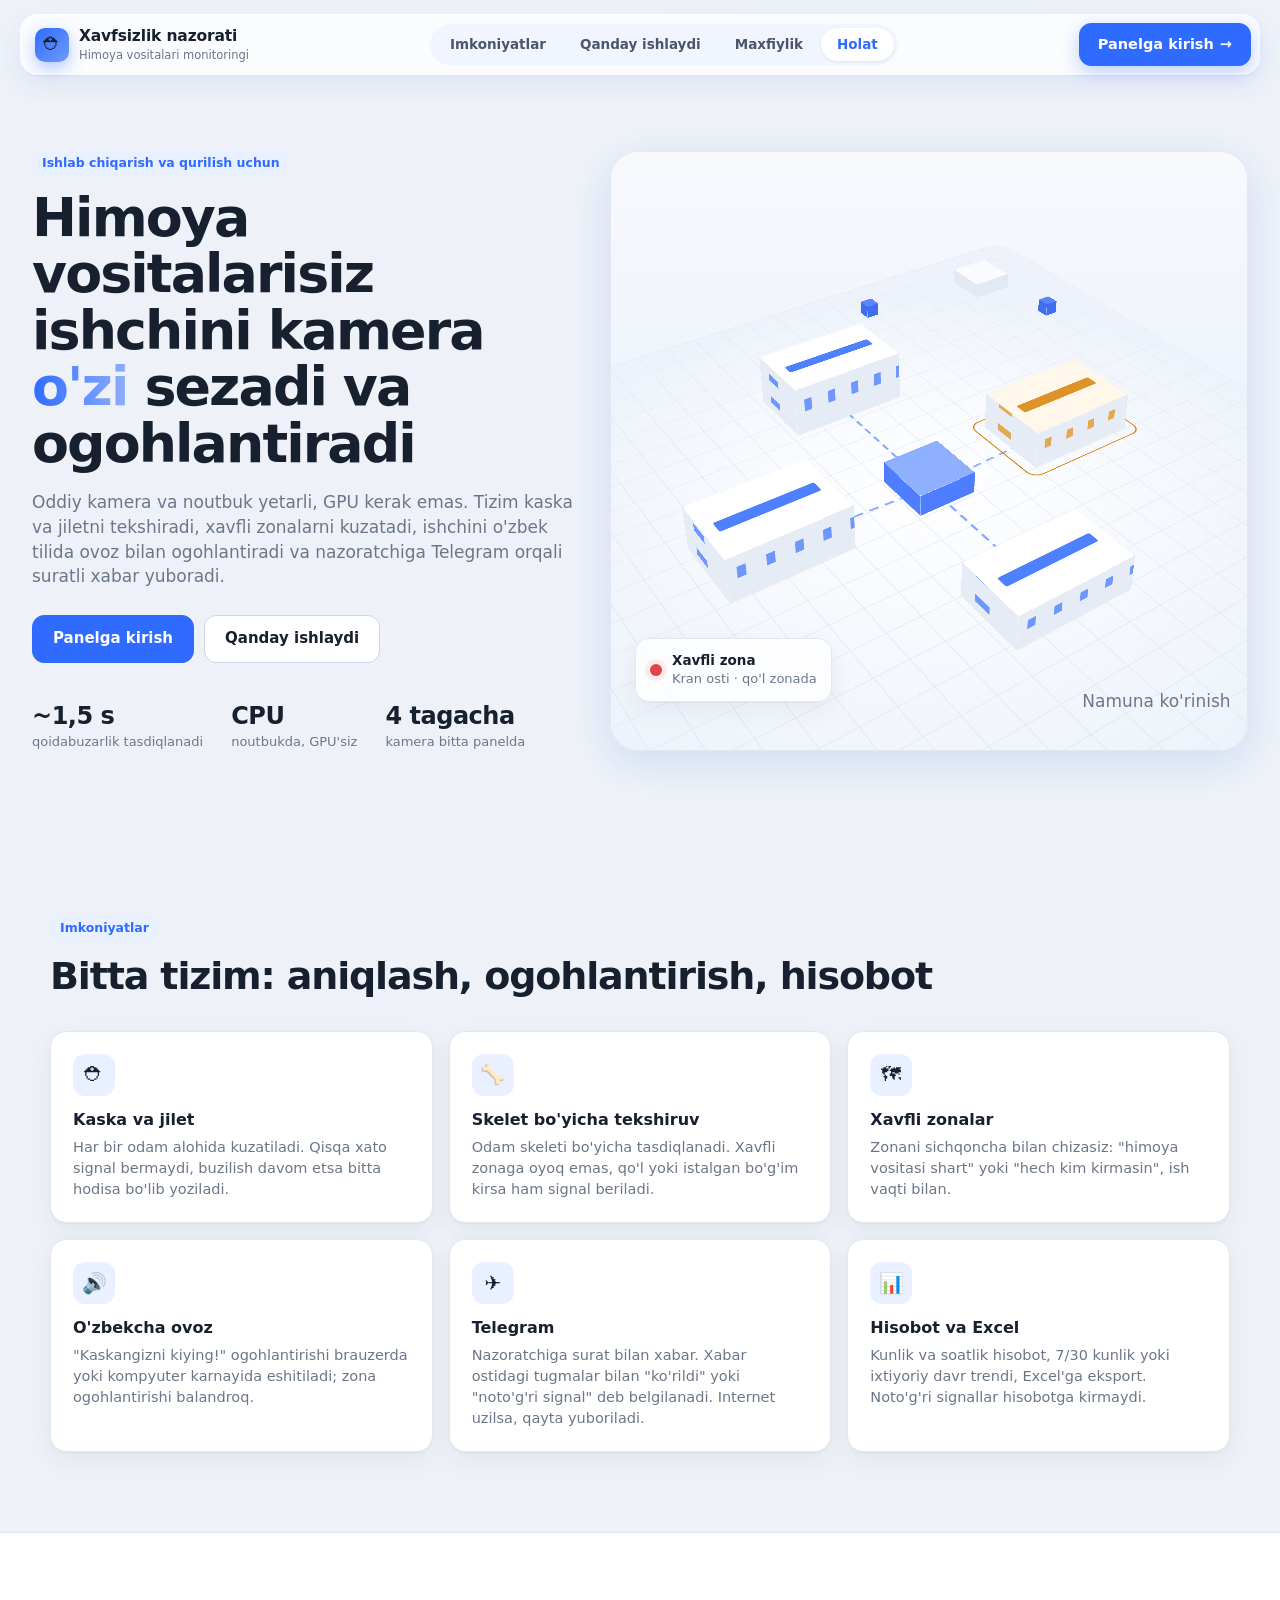
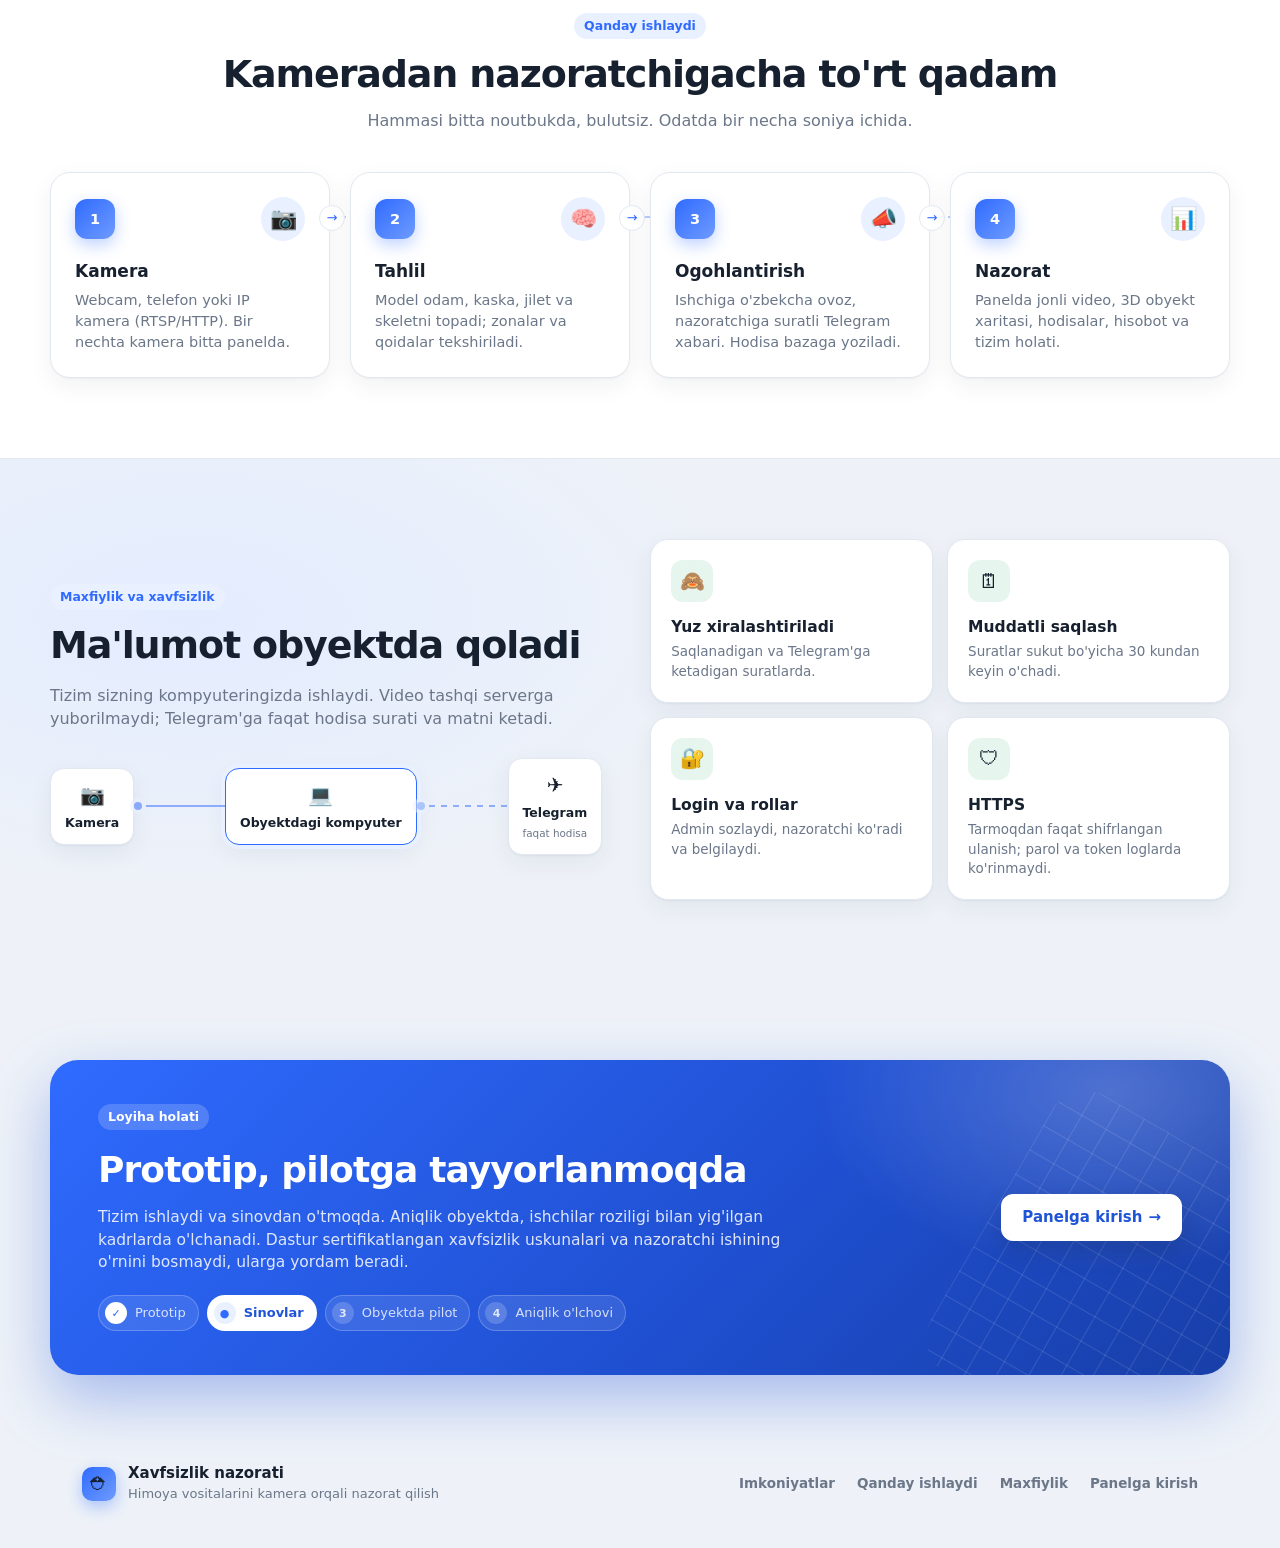
==== commit c4358eac: "Read .env notes correctly, recover from a vanished camera, landing copy - .env: a note after a value" ====
--- a/static/landing.html
+++ b/static/landing.html
@@ -26,7 +26,7 @@
   <section class="hero">
     <div class="hero-copy">
       <span class="eyebrow">Ishlab chiqarish va qurilish uchun</span>
-      <h2>Kaskasiz ishchini kamera <em>o'zi</em> sezadi va ogohlantiradi</h2>
+      <h2>Himoya vositalarisiz ishchini kamera <em>o'zi</em> sezadi va ogohlantiradi</h2>
       <p>Oddiy kamera va noutbuk yetarli, GPU kerak emas. Tizim kaska va jiletni tekshiradi, xavfli zonalarni kuzatadi,
         ishchini o'zbek tilida ovoz bilan ogohlantiradi va nazoratchiga Telegram orqali suratli xabar yuboradi.</p>
       <div class="hero-cta">
@@ -43,7 +43,7 @@
       <div class="scene hero-scene"><div class="world" id="world"><div class="ground"></div></div></div>
       <div class="float-card alert-card">
         <b>⚠️ Xavfsizlik qoidasi buzildi</b>
-        <span>Holat: ishchi kaskasiz · Kamera: Sex</span>
+        <span>Holat: ishchi himoya vositalarisiz · Kamera: Sex</span>
         <div class="fake-buttons"><i>👁 Ko'rildi</i><i>❌ Noto'g'ri signal</i></div>
       </div>
       <div class="float-card state-card"><span class="dot zone"></span><div><b>Xavfli zona</b><span>Kran osti · qo'l zonada</span></div></div>
--- a/static/style.css
+++ b/static/style.css
@@ -215,46 +215,99 @@
 
 /* ---------- incidents ---------- */
 .incidents-card { display: flex; flex-direction: column; min-height: 0; }
-.incidents-head { display: flex; justify-content: space-between; align-items: center; flex-wrap: wrap; gap: 10px; margin-bottom: 12px; }
-.incidents-head h2 { margin: 0; }
-.filters { display: flex; gap: 6px; flex-wrap: wrap; align-items: center; }
-.filters select, .filters input[type=date] { padding: 5px 8px; font-size: 12.5px; }
-#incidents { list-style: none; margin: 0; padding: 0; overflow-y: auto; max-height: 620px; display: flex; flex-direction: column; gap: 8px; }
-#incidents li { display: flex; gap: 10px; align-items: center; background: var(--surface-2); border: 1px solid var(--line); border-left: 4px solid var(--amber); border-radius: 12px; padding: 7px; }
-#incidents li.zone { border-left-color: var(--red); }
-#incidents li.empty { border: 0; background: none; color: var(--muted); padding: 20px 6px; }
-#incidents li.false-alarm { border-left-color: var(--line-strong); }
-#incidents li.false-alarm img, #incidents li.false-alarm .what { opacity: .45; }
-#incidents img { width: 104px; height: 66px; object-fit: cover; border-radius: 8px; flex: none; }
-#incidents .what { font-weight: 650; } #incidents .when { color: var(--muted); font-size: 12.5px; }
-#incidents .mark { font-size: 12px; padding: 3px 9px; margin-top: 4px; }
-.no-photo { width: 104px; height: 66px; flex: none; display: flex; align-items: center; justify-content: center; text-align: center; font-size: 12px; color: var(--muted); border: 1px dashed var(--line-strong); border-radius: 8px; }
-.badge { background: var(--red); color: #fff; border-radius: 6px; font-size: 11px; font-weight: 700; padding: 1px 7px; margin-left: 6px; }
-.status-badge { display: inline-block; font-size: 11px; font-weight: 700; border-radius: 6px; padding: 1px 7px; margin-left: 6px; cursor: pointer; border: 1px solid transparent; }
+.incidents-head { display: flex; justify-content: space-between; align-items: center; gap: 10px; margin-bottom: 12px; }
+.incidents-head h2 { margin: 0; display: flex; align-items: center; gap: 8px; }
+.count-pill { font-size: 12px; font-weight: 600; color: var(--accent-strong); background: var(--accent-soft); border-radius: 999px; padding: 2px 9px; }
+.link-btn { border: 0; background: none; color: var(--accent); padding: 4px 2px; font-size: 13px; }
+.link-btn:hover { box-shadow: none; text-decoration: underline; }
+.filters { display: grid; grid-template-columns: repeat(2, minmax(0, 1fr)); gap: 10px; margin-bottom: 14px; }
+.field { display: flex; flex-direction: column; gap: 4px; min-width: 0; }
+.field > span { font-size: 11.5px; font-weight: 650; color: var(--muted); text-transform: uppercase; letter-spacing: .05em; padding-left: 2px; }
+.field select, .field input[type=date] {
+  width: 100%; height: 38px; padding: 0 12px; font-size: 13.5px; font-weight: 550; color: var(--text);
+  background-color: var(--surface-2); border: 1px solid var(--line); border-radius: var(--radius-sm);
+  transition: border-color .15s, box-shadow .15s, background-color .15s;
+}
+.field select {
+  appearance: none; -webkit-appearance: none; padding-right: 34px; cursor: pointer;
+  background-image: url("data:image/svg+xml,%3Csvg xmlns='http://www.w3.org/2000/svg' width='12' height='12' viewBox='0 0 24 24' fill='none' stroke='%236b7789' stroke-width='2.5' stroke-linecap='round' stroke-linejoin='round'%3E%3Cpath d='m6 9 6 6 6-6'/%3E%3C/svg%3E");
+  background-repeat: no-repeat; background-position: right 12px center;
+}
+.field select:hover, .field input[type=date]:hover { border-color: var(--line-strong); background-color: var(--surface); }
+.field select:focus, .field input[type=date]:focus { outline: none; border-color: var(--accent); background-color: var(--surface); box-shadow: 0 0 0 3px var(--accent-soft); }
+#incidents { list-style: none; margin: 0 -4px 0 0; padding: 0 4px 0 0; overflow-y: auto; flex: 1 1 0; min-height: 360px;
+  display: flex; flex-direction: column; gap: 8px; scrollbar-width: thin; }
+#incidents li { position: relative; display: flex; gap: 12px; align-items: flex-start; background: var(--surface); border: 1px solid var(--line);
+  border-radius: 12px; padding: 8px; transition: border-color .15s, box-shadow .15s; }
+#incidents li::before { content: ""; position: absolute; left: -1px; top: 10px; bottom: 10px; width: 3px; border-radius: 0 3px 3px 0; background: var(--amber); }
+#incidents li:hover { border-color: var(--line-strong); box-shadow: var(--shadow); }
+#incidents li.zone::before { background: var(--red); }
+#incidents li.empty { border: 0; background: none; color: var(--muted); padding: 28px 6px; justify-content: center; }
+#incidents li.empty::before { display: none; }
+#incidents li.false-alarm::before { background: var(--line-strong); }
+#incidents li.false-alarm .thumb, #incidents li.false-alarm .what { opacity: .45; }
+#incidents .thumb { flex: none; width: 136px; aspect-ratio: 16 / 9; border-radius: 8px; overflow: hidden; background: #0d1320; display: block; }
+#incidents .thumb img { width: 100%; height: 100%; object-fit: contain; display: block; transition: transform .2s; }
+#incidents a.thumb:hover img { transform: scale(1.04); }
+#incidents .body { min-width: 0; flex: 1; display: flex; flex-direction: column; gap: 3px; padding-top: 2px; }
+#incidents .what { display: flex; align-items: center; flex-wrap: wrap; gap: 6px; }
+#incidents .what b { font-size: 14.5px; font-weight: 650; }
+#incidents .when { color: var(--muted); font-size: 12.5px; font-variant-numeric: tabular-nums; }
+#incidents .mark { align-self: flex-start; font-size: 12px; padding: 3px 10px; margin-top: 4px; border-radius: 8px; color: var(--muted); background: var(--surface-2); border-color: var(--line); }
+#incidents .mark:hover { color: var(--text); }
+.no-photo { width: 136px; aspect-ratio: 16 / 9; flex: none; display: flex; align-items: center; justify-content: center; text-align: center; font-size: 12px; color: var(--muted); border: 1px dashed var(--line-strong); border-radius: 8px; }
+.badge { background: var(--red-soft); color: var(--red); border-radius: 6px; font-size: 11px; font-weight: 700; padding: 2px 7px; }
+.status-badge { display: inline-block; font-size: 11px; font-weight: 700; border-radius: 6px; padding: 2px 7px; cursor: pointer; border: 1px solid transparent; }
 .status-yangi { background: var(--accent-soft); color: var(--accent-strong); }
 .status-korildi { background: var(--amber-soft); color: var(--amber); }
 .status-hal_qilindi { background: var(--green-soft); color: var(--green); }
+/* map only (no camera picked yet): incidents use the full width */
+body:not(.live-open) .incidents-card { grid-column: 1 / -1; }
+body:not(.live-open) #incidents { display: grid; grid-template-columns: repeat(auto-fill, minmax(360px, 1fr)); align-content: start;
+  flex: none; min-height: 0; max-height: 560px; }
+body:not(.live-open) .incidents-card .filters { grid-template-columns: repeat(4, minmax(0, 1fr)); max-width: 900px; }
 
 /* ---------- report ---------- */
-.report-head { display: flex; gap: 10px; align-items: center; margin-bottom: 12px; flex-wrap: wrap; }
-.report-head h2, .report-head .chart-title { margin: 0 auto 0 0; }
-.report-body { display: grid; grid-template-columns: 240px 1fr; gap: 20px; }
-.stats { display: flex; flex-direction: column; gap: 10px; }
-.stat { background: var(--surface-2); border: 1px solid var(--line); border-radius: 12px; padding: 12px 16px; }
-.stat b { display: block; font-size: 28px; font-weight: 700; letter-spacing: -.02em; } .stat span { color: var(--muted); font-size: 12.5px; }
-.chart-title { color: var(--muted); font-size: 13px; margin-bottom: 6px; }
-.chart { display: grid; grid-template-columns: repeat(24, 1fr); gap: 4px; height: 190px; align-items: end; }
-.bar { display: flex; flex-direction: column; justify-content: flex-end; align-items: center; height: 100%; font-size: 11px; color: var(--muted); }
-.bar i { display: block; width: 100%; background: linear-gradient(180deg, #6f9bff, var(--accent)); border-radius: 5px 5px 2px 2px; min-height: 2px; }
-.bar i.zero { background: var(--line); }
-.bar .n { color: var(--text); font-size: 12px; margin-bottom: 2px; }
-.bar .h { margin-top: 4px; }
-.trend { grid-column: 1 / -1; min-width: 0; }
-.trend-range { display: inline-flex; gap: 6px; align-items: center; color: var(--muted); }
-#trend-chart { gap: 2px; overflow: hidden; }
-#trend-chart .bar { min-width: 0; }
-#trend-chart .h { white-space: nowrap; font-size: 10px; }
-#trend-chart .h:empty::after { content: "\00a0"; }
+.report-head { display: flex; gap: 10px; align-items: center; margin-bottom: 14px; flex-wrap: wrap; }
+.report-head > :first-child { margin-right: auto; }
+.report-head h2 { margin: 0; }
+.report-head .sub { margin: 2px 0 0; font-size: 12.5px; }
+.stats { display: grid; grid-template-columns: repeat(4, minmax(0, 1fr)); gap: 12px; margin-bottom: 14px; }
+.stat { position: relative; overflow: hidden; background: var(--surface-2); border: 1px solid var(--line); border-radius: 14px; padding: 14px 16px; display: flex; flex-direction: column; gap: 2px; }
+.stat::after { content: ""; position: absolute; left: 0; top: 0; right: 0; height: 3px; background: var(--accent); opacity: .7; }
+.stat.zone::after { background: var(--red); }
+.stat-label { color: var(--muted); font-size: 12.5px; font-weight: 550; }
+.stat b { font-size: 30px; font-weight: 700; letter-spacing: -.02em; line-height: 1.15; font-variant-numeric: tabular-nums; }
+.stat small { font-size: 12px; min-height: 16px; }
+.delta { color: var(--muted); } .delta.up { color: var(--red); } .delta.down { color: var(--green); }
+.charts { display: grid; grid-template-columns: minmax(0, 1.35fr) minmax(0, 1fr); gap: 12px; }
+.panel { border: 1px solid var(--line); border-radius: 14px; padding: 14px 16px 10px; min-width: 0; }
+.panel-head { display: flex; align-items: center; gap: 8px; margin-bottom: 8px; flex-wrap: wrap; }
+.panel-head h3 { margin: 0 auto 0 0; font-size: 13.5px; font-weight: 650; }
+.panel-head select { height: 32px; padding: 0 10px; font-size: 12.5px; }
+.btn.small { padding: 5px 10px; font-size: 12.5px; }
+.legend { display: inline-flex; align-items: center; gap: 6px; color: var(--muted); font-size: 12px; }
+.sw { width: 10px; height: 10px; border-radius: 3px; display: inline-block; margin-left: 6px; }
+.sw.base { background: var(--accent); } .sw.zone { background: var(--red); }
+.trend-range { display: inline-flex; gap: 6px; align-items: center; color: var(--muted); margin-bottom: 6px; }
+.chart { position: relative; display: grid; gap: 4px; align-items: end;
+  /* light guide lines over the plot area (number row 18px + plot 150px), the label row stays clean */
+  background: repeating-linear-gradient(to top, var(--line) 0 1px, transparent 1px 37.5px) 0 18px / 100% 150px no-repeat; }
+.chart.dense { gap: 1px; }
+.col { display: flex; flex-direction: column; align-items: center; min-width: 0; }
+.col .plot { height: 168px; width: 100%; display: flex; flex-direction: column; justify-content: flex-end; align-items: center; }
+.col .n { font-size: 11.5px; font-weight: 650; color: var(--text); line-height: 18px; font-variant-numeric: tabular-nums; }
+.col .stack { width: 100%; max-width: 34px; display: flex; flex-direction: column; border-radius: 6px 6px 2px 2px; overflow: hidden;
+  transition: height .4s cubic-bezier(.2, .7, .2, 1), filter .15s; }
+.col .stack.zero { height: 2px; background: var(--line); border-radius: 1px; }
+.col .stack .b { flex: 1; background: linear-gradient(180deg, #7aa2ff, var(--accent)); }
+.col .stack .z { flex: none; background: var(--red); }
+.col:hover .stack:not(.zero) { filter: brightness(1.08) saturate(1.1); }
+.col.peak .stack .b { background: linear-gradient(180deg, #4f7dff, var(--accent-strong)); }
+.col .h { height: 22px; line-height: 22px; font-size: 11px; color: var(--muted); white-space: nowrap; font-variant-numeric: tabular-nums; }
+.col.now .h { color: var(--accent); font-weight: 700; }
+.col.now .stack.zero { background: var(--accent); opacity: .5; }
+.chart-empty { position: absolute; left: 0; right: 0; top: 18px; height: 150px; display: grid; place-items: center; color: var(--muted); font-size: 13px; pointer-events: none; }
 
 /* ---------- system ---------- */
 #system { list-style: none; margin: 0; padding: 0; display: grid; grid-template-columns: repeat(auto-fit, minmax(280px, 1fr)); gap: 8px; }
@@ -294,9 +347,34 @@
 
 body.role-supervisor .admin-only { display: none !important; }
 
+/* ---------- pick a camera first ---------- */
+.pick-hint { position: absolute; z-index: 6; left: 50%; top: 128px; transform: translateX(-50%);  /* under the KPI row, above the buildings */
+  display: inline-flex; align-items: center; gap: 10px; white-space: nowrap;
+  background: var(--text); color: #fff; font-size: 13.5px; font-weight: 600; padding: 10px 18px; border-radius: 999px;
+  box-shadow: 0 10px 30px rgba(23, 32, 46, .25); pointer-events: none; animation: hintIn .5s .3s cubic-bezier(.2, .7, .2, 1) both; }
+.pulse-dot { width: 9px; height: 9px; border-radius: 50%; background: #7aa2ff; box-shadow: 0 0 0 0 rgba(122, 162, 255, .7); animation: ping 1.6s infinite; }
+.pick-hint.flash { animation: nudge .5s 2; }
+@keyframes hintIn { from { opacity: 0; transform: translate(-50%, 10px); } }
+@keyframes ping { 70% { box-shadow: 0 0 0 9px rgba(122, 162, 255, 0); } 100% { box-shadow: 0 0 0 0 rgba(122, 162, 255, 0); } }
+@keyframes nudge { 25% { transform: translate(-50%, -6px); } 75% { transform: translate(-50%, 2px); } }
+.video-card { animation: liveIn .35s cubic-bezier(.2, .7, .2, 1); }
+@keyframes liveIn { from { opacity: 0; transform: translateY(12px); } }
+.video-card .card-head { align-items: center; margin-bottom: 12px; }
+.video-card .card-head h2 { margin: 0; }
+.live-pill { display: inline-flex; align-items: center; gap: 6px; font-size: 12.5px; font-weight: 650; color: var(--accent-strong);
+  background: var(--accent-soft); border-radius: 999px; padding: 3px 10px; }
+.live-pill:empty { display: none; }
+.live-pill::before { content: ""; width: 7px; height: 7px; border-radius: 50%; background: var(--red); animation: blink 1.2s steps(2) infinite; }
+.top-right #btn-sound { padding: 6px 12px; font-size: 13px; white-space: nowrap; }
+
 @media (max-width: 1000px) {
   main { grid-template-columns: 1fr; padding: 16px; }
-  .report-body { grid-template-columns: 1fr; }
+  .stats { grid-template-columns: repeat(2, minmax(0, 1fr)); }
+  .charts { grid-template-columns: 1fr; }
+  body:not(.live-open) .incidents-card .filters { grid-template-columns: repeat(2, minmax(0, 1fr)); }
+  body:not(.live-open) #incidents { grid-template-columns: 1fr; }
+  #incidents { min-height: 0; max-height: 560px; flex: none; }
+  .pick-hint { white-space: normal; text-align: center; width: max-content; max-width: calc(100% - 32px); top: auto; bottom: 70px; }
   .tabs { order: 3; width: 100%; margin: 0; overflow-x: auto; flex-wrap: nowrap; }
   .kpis .chips { display: none; }
   .kpis { position: static; padding: 12px 12px 0; }
@@ -307,7 +385,8 @@
   .map-card { min-height: 0; }
 }
 @media (prefers-reduced-motion: reduce) {
-  .path, .building .halo, .status.zone { animation: none !important; }
+  .path, .building .halo, .status.zone, .pick-hint, .pulse-dot, .video-card, .live-pill::before { animation: none !important; }
+  .col .stack { transition: none; }
   .world { transition: none; }
 }
 
@@ -502,3 +581,23 @@
   background: linear-gradient(100deg, transparent, rgba(255, 255, 255, .45), transparent); transform: skewX(-20deg); transition: left .6s; }
 .btn.primary-link:hover::after, .cta-white:hover::after { left: 130%; }
 @media (prefers-reduced-motion: reduce) { .hero-scene, .reveal { transition: none !important; } }
+
+/* camera view lost (covered / black) */
+.status.blocked { background: #2b3445; color: #fff; }
+.tile.blocked { background: #e9ecf2; }
+.building.blocked { --accent-c: #3a4559; --c-top: #e7eaf0; --c-front: #d6dbe4; --c-side: #c6ccd7; }
+.building.blocked .halo { border: 2px solid #3a4559; animation: pulse 1.6s ease-out infinite; }
+.dot.blocked { background: #3a4559; }
+
+/* ---------- start / stop the camera ---------- */
+.run-btn { font-weight: 600; }
+.run-btn:not(.stopped) { color: var(--red); }
+.run-btn.stopped { background: var(--accent); color: #fff; border-color: var(--accent); }
+#offline { flex-direction: column; gap: 14px; text-align: center; padding: 16px; }
+.video-wrap.stopped #video { visibility: hidden; }
+.video-wrap.stopped #offline { background: #1b2230; }
+.status.stopped { background: var(--surface-2); color: var(--muted); }
+.tile.stopped span { color: var(--muted); }
+.dot.stopped { background: #9aa3b2; box-shadow: inset 0 0 0 2px #fff; outline: 1px dashed #9aa3b2; }
+.building.stopped { --accent-c: #9aa3b2; --c-top: #f1f3f6; --c-front: #e2e6ec; --c-side: #d3d8e0; }
+.building.stopped .halo { border: 2px dashed #9aa3b2; }
